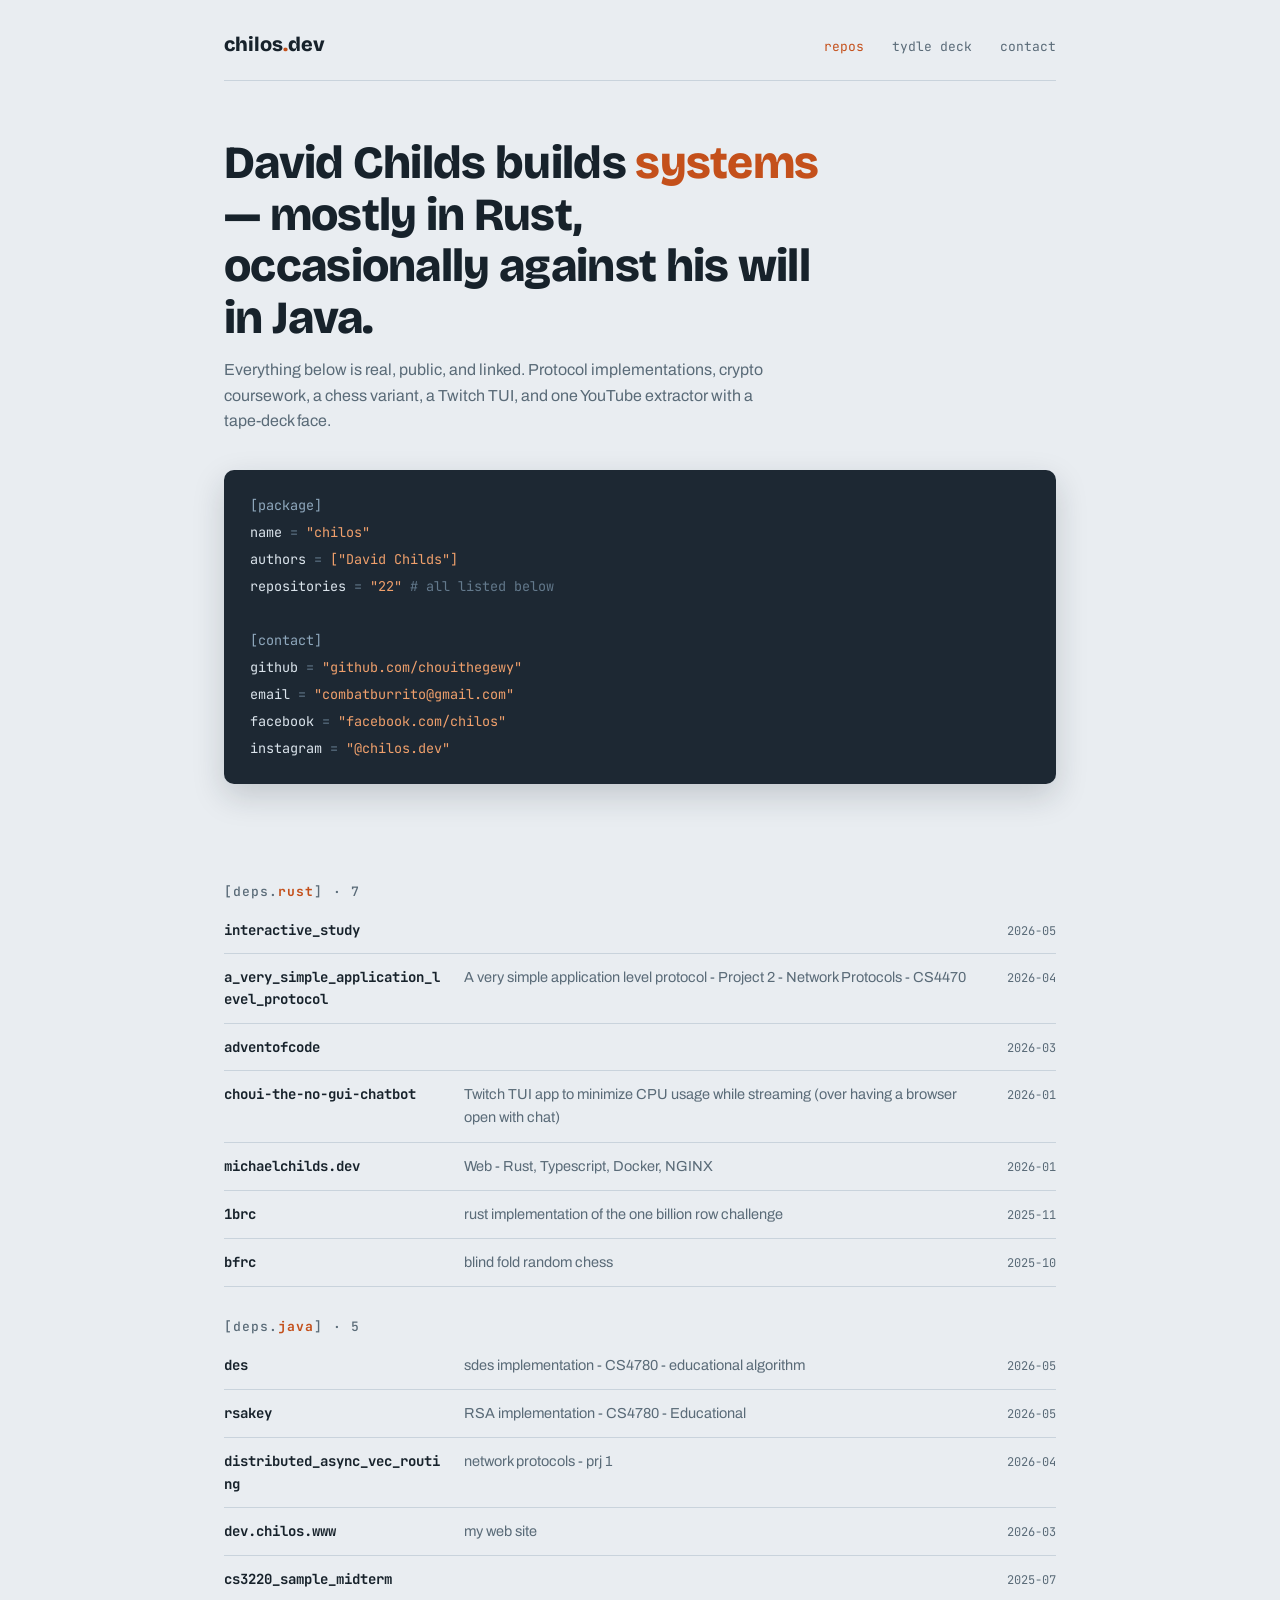
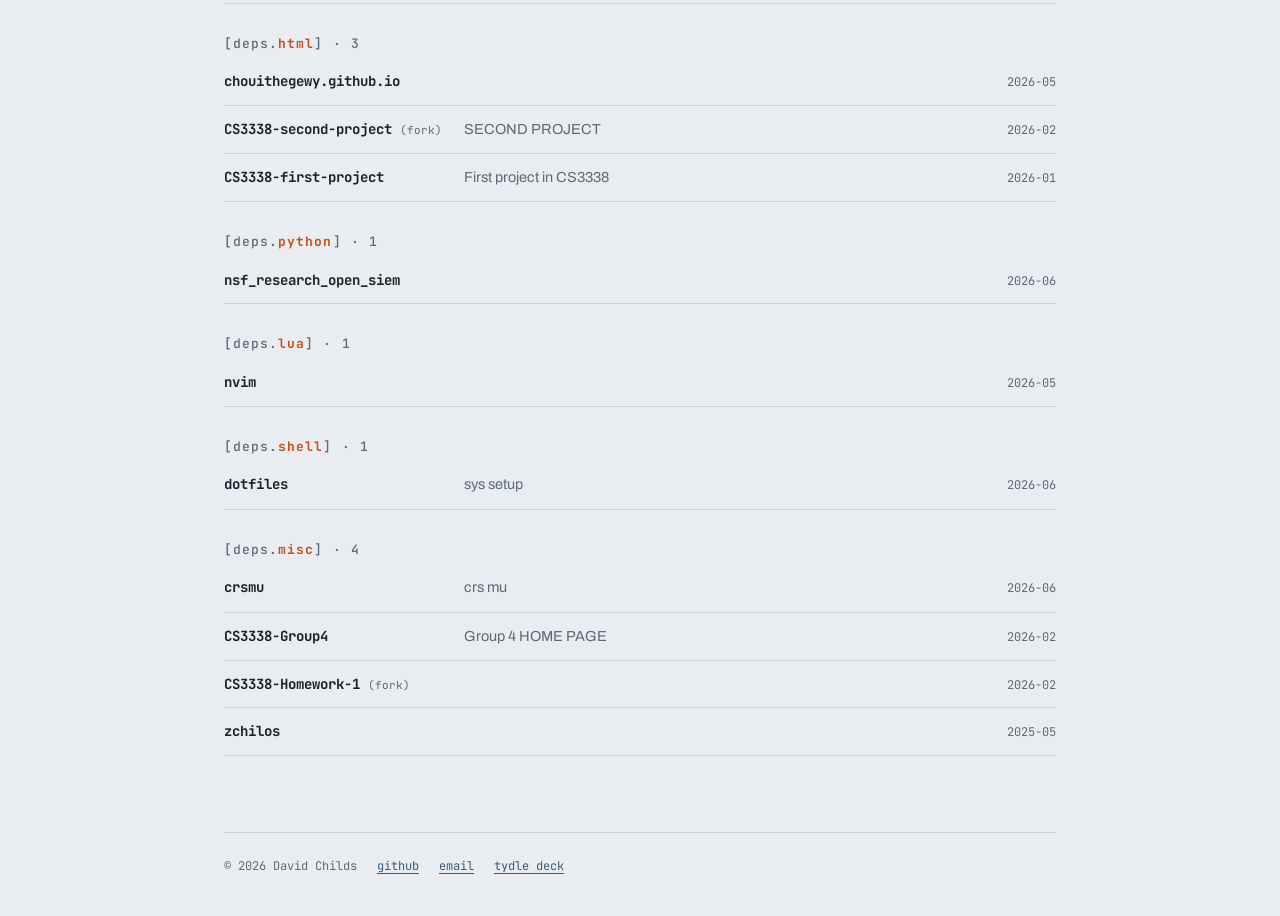
==== site/index.html @ c7b05938 "Initial commit: chilos.dev static site Two-page static site: repo summary + contact manifest (index." ====
<!doctype html>
<html lang="en">
<head>
<meta charset="utf-8">
<meta name="viewport" content="width=device-width, initial-scale=1">
<title>chilos.dev — David Childs</title>
<meta name="description" content="David Childs — systems-minded developer. Index of everything I've built on GitHub.">
<link rel="preconnect" href="https://fonts.googleapis.com">
<link rel="preconnect" href="https://fonts.gstatic.com" crossorigin>
<link href="https://fonts.googleapis.com/css2?family=Bricolage+Grotesque:wght@700;800&family=Archivo:wght@400;600&family=JetBrains+Mono:wght@400;500;700&display=swap" rel="stylesheet">
<link rel="stylesheet" href="style.css">
</head>
<body>
<div class="wrap">
  <nav>
    <a class="brand" href="/">chilos<span>.</span>dev</a>
    <span class="spacer"></span>
    <a class="tab" href="/" aria-current="page">repos</a>
    <a class="tab" href="/tydle.html">tydle deck</a>
    <a class="tab" href="#contact">contact</a>
  </nav>

  <header class="hero">
    <h1>David Childs builds <em>systems</em> — mostly in Rust, occasionally against his will in Java.</h1>
    <p class="sub">Everything below is real, public, and linked. Protocol implementations, crypto coursework, a chess variant, a Twitch TUI, and one YouTube extractor with a tape-deck face.</p>

    <pre class="manifest" id="contact"><span class="sec">[package]</span>
<span class="k">name</span> <span class="eq">=</span> <span class="v">"chilos"</span>
<span class="k">authors</span> <span class="eq">=</span> <span class="v">["David Childs"]</span>
<span class="k">repositories</span> <span class="eq">=</span> <span class="v" id="repo-count">"22"</span> <span class="c"># all listed below</span>

<span class="sec">[contact]</span>
<span class="k">github</span> <span class="eq">=</span> <a href="https://github.com/chouithegewy">"github.com/chouithegewy"</a>
<span class="k">email</span> <span class="eq">=</span> <a href="mailto:combatburrito@gmail.com">"combatburrito@gmail.com"</a>
<span class="k">facebook</span> <span class="eq">=</span> <a href="https://facebook.com/chilos">"facebook.com/chilos"</a>
<span class="k">instagram</span> <span class="eq">=</span> <a href="https://instagram.com/chilos.dev">"@chilos.dev"</a></pre>
  </header>

  <section class="repos" id="repos"></section>

  <footer>
    <span>© <span id="yr"></span> David Childs</span>
    <span><a href="https://github.com/chouithegewy">github</a></span>
    <span><a href="mailto:combatburrito@gmail.com">email</a></span>
    <span><a href="/tydle.html">tydle deck</a></span>
  </footer>
</div>

<script id="repo-data" type="application/json">[{"description":"rust implementation of the one billion row challenge","fork":false,"html_url":"https://github.com/chouithegewy/1brc","language":"Rust","name":"1brc","stargazers_count":0,"updated_at":"2025-11-14T23:39:49Z"},{"description":null,"fork":false,"html_url":"https://github.com/chouithegewy/adventofcode","language":"Rust","name":"adventofcode","stargazers_count":0,"updated_at":"2026-03-02T18:06:35Z"},{"description":"A very simple application level protocol - Project 2 - Network Protocols - CS4470","fork":false,"html_url":"https://github.com/chouithegewy/a_very_simple_application_level_protocol","language":"Rust","name":"a_very_simple_application_level_protocol","stargazers_count":0,"updated_at":"2026-04-27T06:51:10Z"},{"description":"blind fold random chess","fork":false,"html_url":"https://github.com/chouithegewy/bfrc","language":"Rust","name":"bfrc","stargazers_count":0,"updated_at":"2025-10-24T03:00:53Z"},{"description":"Twitch TUI app to minimize CPU usage while streaming (over having a browser open with chat)","fork":false,"html_url":"https://github.com/chouithegewy/choui-the-no-gui-chatbot","language":"Rust","name":"choui-the-no-gui-chatbot","stargazers_count":0,"updated_at":"2026-01-25T16:37:25Z"},{"description":null,"fork":false,"html_url":"https://github.com/chouithegewy/chouithegewy.github.io","language":"HTML","name":"chouithegewy.github.io","stargazers_count":0,"updated_at":"2026-05-08T22:52:35Z"},{"description":"crs mu","fork":false,"html_url":"https://github.com/chouithegewy/crsmu","language":null,"name":"crsmu","stargazers_count":0,"updated_at":"2026-06-28T00:11:43Z"},{"description":null,"fork":false,"html_url":"https://github.com/chouithegewy/cs3220_sample_midterm","language":"Java","name":"cs3220_sample_midterm","stargazers_count":0,"updated_at":"2025-07-10T23:54:50Z"},{"description":"First project in CS3338","fork":false,"html_url":"https://github.com/chouithegewy/CS3338-first-project","language":"HTML","name":"CS3338-first-project","stargazers_count":0,"updated_at":"2026-01-30T20:27:54Z"},{"description":"Group 4 HOME PAGE","fork":false,"html_url":"https://github.com/chouithegewy/CS3338-Group4","language":null,"name":"CS3338-Group4","stargazers_count":0,"updated_at":"2026-02-20T15:21:50Z"},{"description":null,"fork":true,"html_url":"https://github.com/chouithegewy/CS3338-Homework-1","language":null,"name":"CS3338-Homework-1","stargazers_count":0,"updated_at":"2026-02-13T21:22:09Z"},{"description":"SECOND PROJECT","fork":true,"html_url":"https://github.com/chouithegewy/CS3338-second-project","language":"HTML","name":"CS3338-second-project","stargazers_count":0,"updated_at":"2026-02-16T22:16:07Z"},{"description":"sdes implementation - CS4780 - educational algorithm","fork":false,"html_url":"https://github.com/chouithegewy/des","language":"Java","name":"des","stargazers_count":0,"updated_at":"2026-05-04T05:13:41Z"},{"description":"my web site","fork":false,"html_url":"https://github.com/chouithegewy/dev.chilos.www","language":"Java","name":"dev.chilos.www","stargazers_count":0,"updated_at":"2026-03-13T20:57:34Z"},{"description":"network protocols - prj 1","fork":false,"html_url":"https://github.com/chouithegewy/distributed_async_vec_routing","language":"Java","name":"distributed_async_vec_routing","stargazers_count":0,"updated_at":"2026-04-30T15:34:17Z"},{"description":"sys setup ","fork":false,"html_url":"https://github.com/chouithegewy/dotfiles","language":"Shell","name":"dotfiles","stargazers_count":0,"updated_at":"2026-06-08T19:49:34Z"},{"description":null,"fork":false,"html_url":"https://github.com/chouithegewy/interactive_study","language":"Rust","name":"interactive_study","stargazers_count":0,"updated_at":"2026-05-14T17:07:04Z"},{"description":"Web - Rust, Typescript, Docker, NGINX","fork":false,"html_url":"https://github.com/chouithegewy/michaelchilds.dev","language":"Rust","name":"michaelchilds.dev","stargazers_count":0,"updated_at":"2026-01-13T23:39:39Z"},{"description":null,"fork":false,"html_url":"https://github.com/chouithegewy/nsf_research_open_siem","language":"Python","name":"nsf_research_open_siem","stargazers_count":0,"updated_at":"2026-06-27T08:20:13Z"},{"description":null,"fork":false,"html_url":"https://github.com/chouithegewy/nvim","language":"Lua","name":"nvim","stargazers_count":0,"updated_at":"2026-05-04T08:09:22Z"},{"description":"RSA implementation - CS4780 - Educational","fork":false,"html_url":"https://github.com/chouithegewy/rsakey","language":"Java","name":"rsakey","stargazers_count":0,"updated_at":"2026-05-03T10:01:46Z"},{"description":null,"fork":false,"html_url":"https://github.com/chouithegewy/zchilos","language":null,"name":"zchilos","stargazers_count":0,"updated_at":"2025-05-05T10:18:09Z"}]</script>
<script>
  const repos = JSON.parse(document.getElementById("repo-data").textContent);
  document.getElementById("repo-count").textContent = `"${repos.length}"`;
  document.getElementById("yr").textContent = new Date().getFullYear();

  const ORDER = ["Rust", "Java", "HTML", "Python", "Lua", "Shell"];
  const label = (lang) => lang || "misc";
  const groups = new Map();
  for (const r of repos) {
    const key = ORDER.includes(r.language) ? r.language : "misc";
    if (!groups.has(key)) groups.set(key, []);
    groups.get(key).push(r);
  }
  const keys = [...ORDER.filter((k) => groups.has(k)), ...(groups.has("misc") ? ["misc"] : [])];

  const fmt = (iso) => iso.slice(0, 7);
  const section = document.getElementById("repos");
  for (const key of keys) {
    const list = groups.get(key).sort((a, b) => b.updated_at.localeCompare(a.updated_at));
    const div = document.createElement("div");
    div.className = "group";
    div.innerHTML = `<h2>[deps.<b>${label(key).toLowerCase()}</b>] · ${list.length}</h2><ul class="crates"></ul>`;
    const ul = div.querySelector("ul");
    for (const r of list) {
      const li = document.createElement("li");
      li.innerHTML = `
        <span class="name"><a href="${r.html_url}"></a>${r.fork ? ' <span class="fork">(fork)</span>' : ""}</span>
        <span class="desc"></span>
        <span class="date">${fmt(r.updated_at)}</span>`;
      li.querySelector(".name a").textContent = r.name;
      li.querySelector(".desc").textContent = r.description ?? "";
      ul.appendChild(li);
    }
    section.appendChild(div);
  }
</script>
</body>
</html>
---- site/style.css ----
:root {
  --paper: #e9edf1;
  --card: #f6f8fa;
  --ink: #17222b;
  --dim: #5a6b78;
  --mist: #c9d3dc;
  --oxide: #c4501b;
  --steel: #3e5c76;
  --mono: "JetBrains Mono", ui-monospace, Menlo, Consolas, monospace;
  --body: "Archivo", system-ui, sans-serif;
  --display: "Bricolage Grotesque", "Archivo", system-ui, sans-serif;
}
* { margin: 0; padding: 0; box-sizing: border-box; }
html { scroll-behavior: smooth; }
@media (prefers-reduced-motion: reduce) { html { scroll-behavior: auto; } }
body {
  background: var(--paper);
  color: var(--ink);
  font-family: var(--body);
  font-size: 16px;
  line-height: 1.6;
}
a { color: var(--steel); text-decoration-thickness: 1px; text-underline-offset: 3px; }
a:hover { color: var(--oxide); }
a:focus-visible, button:focus-visible { outline: 2px solid var(--oxide); outline-offset: 2px; }

.wrap { max-width: 880px; margin: 0 auto; padding: 0 24px; }

nav {
  display: flex;
  align-items: baseline;
  gap: 28px;
  padding: 28px 0 20px;
  border-bottom: 1px solid var(--mist);
}
nav .brand {
  font-family: var(--display);
  font-weight: 800;
  font-size: 20px;
  color: var(--ink);
  text-decoration: none;
}
nav .brand span { color: var(--oxide); }
nav a.tab {
  font-family: var(--mono);
  font-size: 13px;
  text-decoration: none;
  color: var(--dim);
}
nav a.tab:hover, nav a.tab[aria-current="page"] { color: var(--oxide); }
nav .spacer { flex: 1; }

/* Hero: the manifest */
.hero { padding: 56px 0 40px; }
.hero h1 {
  font-family: var(--display);
  font-weight: 800;
  font-size: clamp(30px, 5.5vw, 46px);
  line-height: 1.12;
  letter-spacing: -0.015em;
  max-width: 620px;
}
.hero h1 em { font-style: normal; color: var(--oxide); }
.hero p.sub { margin-top: 14px; color: var(--dim); max-width: 560px; }

.manifest {
  margin-top: 36px;
  background: #1d2833;
  color: #dbe4ec;
  border-radius: 10px;
  padding: 22px 26px;
  font-family: var(--mono);
  font-size: 13.5px;
  line-height: 2;
  overflow-x: auto;
  box-shadow: 0 12px 32px rgba(23, 34, 43, 0.18);
}
.manifest .sec { color: #8fa8bd; }
.manifest .k { color: #dbe4ec; }
.manifest .eq { color: #63798c; }
.manifest .v, .manifest a { color: #f0a06c; text-decoration: none; }
.manifest a:hover { color: #ffc39a; text-decoration: underline; }
.manifest .c { color: #63798c; }

/* Repo index */
section.repos { padding: 28px 0 20px; }
.group { margin-bottom: 8px; }
.group h2 {
  font-family: var(--mono);
  font-weight: 500;
  font-size: 13px;
  color: var(--dim);
  letter-spacing: 0.08em;
  margin: 30px 0 4px;
}
.group h2 b { color: var(--oxide); font-weight: 700; }
ul.crates { list-style: none; }
ul.crates li {
  display: grid;
  grid-template-columns: minmax(150px, 220px) 1fr auto;
  gap: 8px 20px;
  align-items: baseline;
  padding: 12px 0;
  border-bottom: 1px solid var(--mist);
}
ul.crates .name { font-family: var(--mono); font-size: 14px; font-weight: 700; overflow-wrap: anywhere; }
ul.crates .name a { text-decoration: none; color: var(--ink); }
ul.crates .name a:hover { color: var(--oxide); }
ul.crates .name .fork { color: var(--dim); font-weight: 400; font-size: 11px; }
ul.crates .desc { color: var(--dim); font-size: 14.5px; }
ul.crates .date { font-family: var(--mono); font-size: 12px; color: var(--dim); white-space: nowrap; }
@media (max-width: 620px) {
  ul.crates li { grid-template-columns: 1fr auto; }
  ul.crates .desc { grid-column: 1 / -1; }
}

/* tydle page */
.project { padding: 48px 0; }
.project h1 { font-family: var(--display); font-weight: 800; font-size: clamp(28px, 5vw, 40px); }
.project h1 em { font-style: normal; color: var(--oxide); }
.project .lede { margin-top: 12px; color: var(--dim); max-width: 620px; }
.project .launch { margin-top: 14px; font-family: var(--mono); font-size: 14px; font-weight: 700; }
.project img.shot {
  width: 100%;
  max-width: 720px;
  border-radius: 10px;
  margin: 32px 0;
  box-shadow: 0 16px 40px rgba(23, 34, 43, 0.25);
}
.project h2 { font-family: var(--display); font-weight: 700; font-size: 20px; margin: 28px 0 8px; }
.project p { max-width: 660px; margin-bottom: 12px; }
.project code { font-family: var(--mono); font-size: 0.9em; background: #dde4ea; padding: 1px 5px; border-radius: 4px; }

footer {
  margin-top: 48px;
  padding: 24px 0 40px;
  border-top: 1px solid var(--mist);
  font-family: var(--mono);
  font-size: 12px;
  color: var(--dim);
  display: flex;
  gap: 20px;
  flex-wrap: wrap;
}
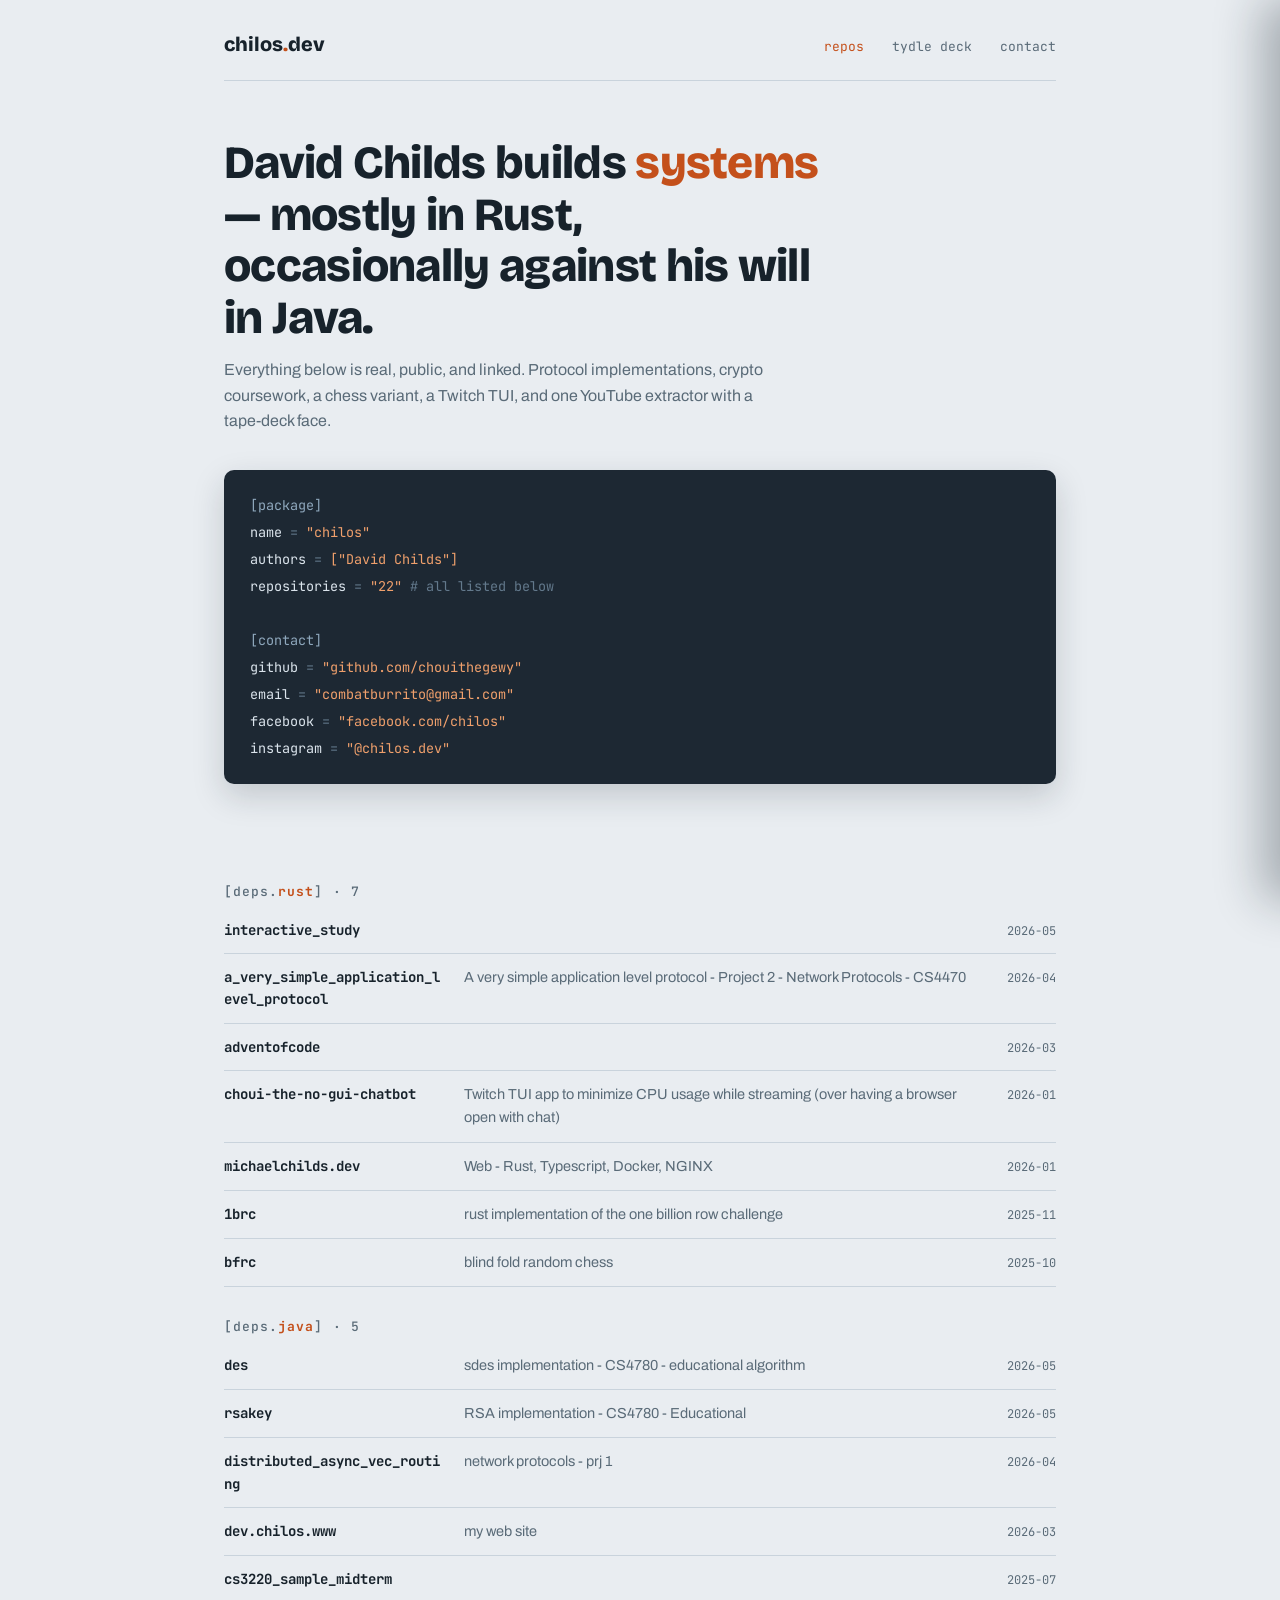
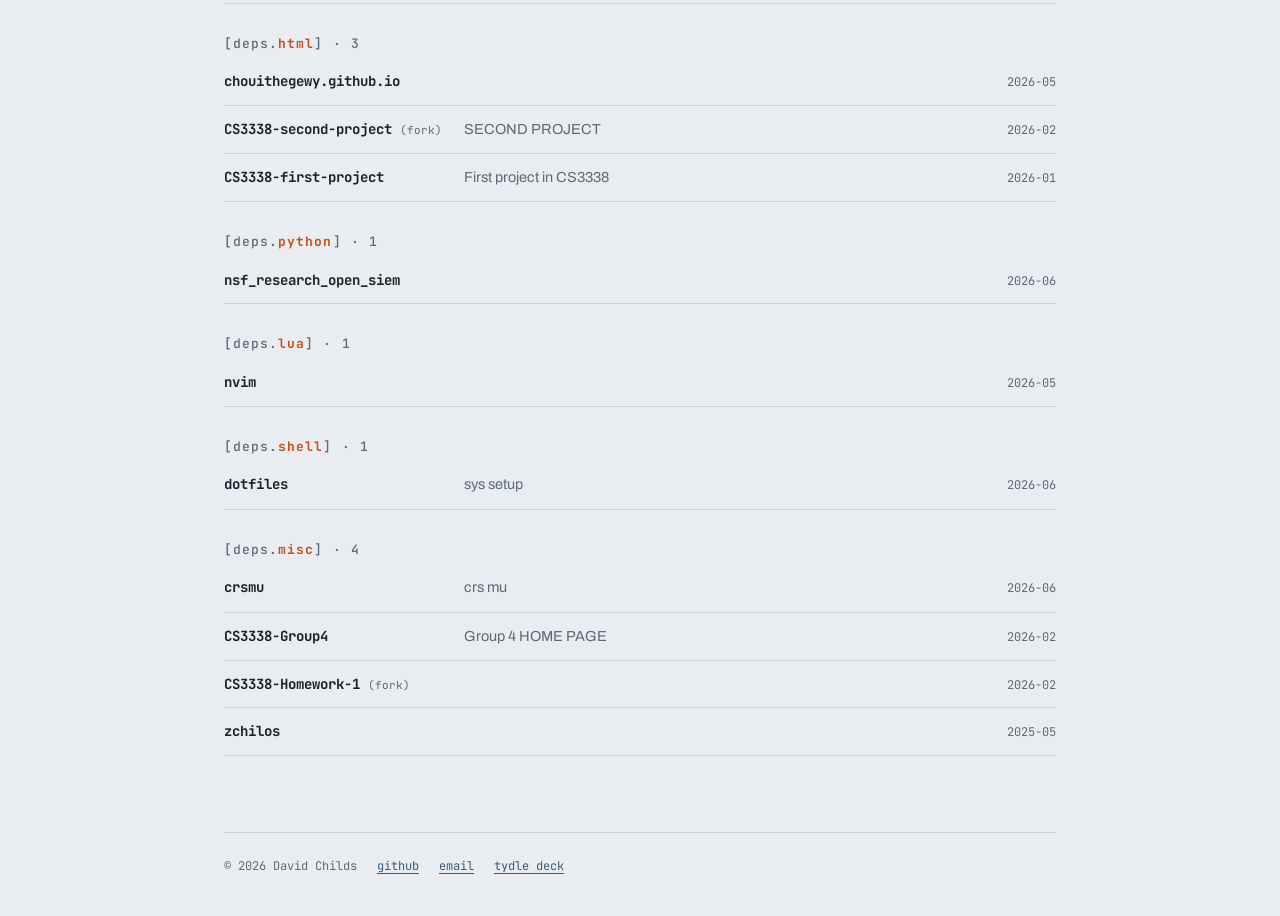
==== commit 35d9dd30: "Add auto-refreshing repo list and hover/pin README side pane - Repo list renders baked data instantl" ====
--- a/site/index.html
+++ b/site/index.html
@@ -46,42 +46,186 @@
   </footer>
 </div>
 
+<aside id="readme-pane" aria-hidden="true" aria-label="Repository README">
+  <header class="rp-bar">
+    <span class="rp-path" id="rp-path">readme</span>
+    <span class="rp-tag" id="rp-tag"></span>
+    <button class="rp-close" id="rp-close" type="button" aria-label="Close README">&times;</button>
+  </header>
+  <div class="rp-body" id="rp-body"></div>
+</aside>
+
 <script id="repo-data" type="application/json">[{"description":"rust implementation of the one billion row challenge","fork":false,"html_url":"https://github.com/chouithegewy/1brc","language":"Rust","name":"1brc","stargazers_count":0,"updated_at":"2025-11-14T23:39:49Z"},{"description":null,"fork":false,"html_url":"https://github.com/chouithegewy/adventofcode","language":"Rust","name":"adventofcode","stargazers_count":0,"updated_at":"2026-03-02T18:06:35Z"},{"description":"A very simple application level protocol - Project 2 - Network Protocols - CS4470","fork":false,"html_url":"https://github.com/chouithegewy/a_very_simple_application_level_protocol","language":"Rust","name":"a_very_simple_application_level_protocol","stargazers_count":0,"updated_at":"2026-04-27T06:51:10Z"},{"description":"blind fold random chess","fork":false,"html_url":"https://github.com/chouithegewy/bfrc","language":"Rust","name":"bfrc","stargazers_count":0,"updated_at":"2025-10-24T03:00:53Z"},{"description":"Twitch TUI app to minimize CPU usage while streaming (over having a browser open with chat)","fork":false,"html_url":"https://github.com/chouithegewy/choui-the-no-gui-chatbot","language":"Rust","name":"choui-the-no-gui-chatbot","stargazers_count":0,"updated_at":"2026-01-25T16:37:25Z"},{"description":null,"fork":false,"html_url":"https://github.com/chouithegewy/chouithegewy.github.io","language":"HTML","name":"chouithegewy.github.io","stargazers_count":0,"updated_at":"2026-05-08T22:52:35Z"},{"description":"crs mu","fork":false,"html_url":"https://github.com/chouithegewy/crsmu","language":null,"name":"crsmu","stargazers_count":0,"updated_at":"2026-06-28T00:11:43Z"},{"description":null,"fork":false,"html_url":"https://github.com/chouithegewy/cs3220_sample_midterm","language":"Java","name":"cs3220_sample_midterm","stargazers_count":0,"updated_at":"2025-07-10T23:54:50Z"},{"description":"First project in CS3338","fork":false,"html_url":"https://github.com/chouithegewy/CS3338-first-project","language":"HTML","name":"CS3338-first-project","stargazers_count":0,"updated_at":"2026-01-30T20:27:54Z"},{"description":"Group 4 HOME PAGE","fork":false,"html_url":"https://github.com/chouithegewy/CS3338-Group4","language":null,"name":"CS3338-Group4","stargazers_count":0,"updated_at":"2026-02-20T15:21:50Z"},{"description":null,"fork":true,"html_url":"https://github.com/chouithegewy/CS3338-Homework-1","language":null,"name":"CS3338-Homework-1","stargazers_count":0,"updated_at":"2026-02-13T21:22:09Z"},{"description":"SECOND PROJECT","fork":true,"html_url":"https://github.com/chouithegewy/CS3338-second-project","language":"HTML","name":"CS3338-second-project","stargazers_count":0,"updated_at":"2026-02-16T22:16:07Z"},{"description":"sdes implementation - CS4780 - educational algorithm","fork":false,"html_url":"https://github.com/chouithegewy/des","language":"Java","name":"des","stargazers_count":0,"updated_at":"2026-05-04T05:13:41Z"},{"description":"my web site","fork":false,"html_url":"https://github.com/chouithegewy/dev.chilos.www","language":"Java","name":"dev.chilos.www","stargazers_count":0,"updated_at":"2026-03-13T20:57:34Z"},{"description":"network protocols - prj 1","fork":false,"html_url":"https://github.com/chouithegewy/distributed_async_vec_routing","language":"Java","name":"distributed_async_vec_routing","stargazers_count":0,"updated_at":"2026-04-30T15:34:17Z"},{"description":"sys setup ","fork":false,"html_url":"https://github.com/chouithegewy/dotfiles","language":"Shell","name":"dotfiles","stargazers_count":0,"updated_at":"2026-06-08T19:49:34Z"},{"description":null,"fork":false,"html_url":"https://github.com/chouithegewy/interactive_study","language":"Rust","name":"interactive_study","stargazers_count":0,"updated_at":"2026-05-14T17:07:04Z"},{"description":"Web - Rust, Typescript, Docker, NGINX","fork":false,"html_url":"https://github.com/chouithegewy/michaelchilds.dev","language":"Rust","name":"michaelchilds.dev","stargazers_count":0,"updated_at":"2026-01-13T23:39:39Z"},{"description":null,"fork":false,"html_url":"https://github.com/chouithegewy/nsf_research_open_siem","language":"Python","name":"nsf_research_open_siem","stargazers_count":0,"updated_at":"2026-06-27T08:20:13Z"},{"description":null,"fork":false,"html_url":"https://github.com/chouithegewy/nvim","language":"Lua","name":"nvim","stargazers_count":0,"updated_at":"2026-05-04T08:09:22Z"},{"description":"RSA implementation - CS4780 - Educational","fork":false,"html_url":"https://github.com/chouithegewy/rsakey","language":"Java","name":"rsakey","stargazers_count":0,"updated_at":"2026-05-03T10:01:46Z"},{"description":null,"fork":false,"html_url":"https://github.com/chouithegewy/zchilos","language":null,"name":"zchilos","stargazers_count":0,"updated_at":"2025-05-05T10:18:09Z"}]</script>
 <script>
-  const repos = JSON.parse(document.getElementById("repo-data").textContent);
-  document.getElementById("repo-count").textContent = `"${repos.length}"`;
+  const OWNER = "chouithegewy";
+  const baked = JSON.parse(document.getElementById("repo-data").textContent);
   document.getElementById("yr").textContent = new Date().getFullYear();
 
   const ORDER = ["Rust", "Java", "HTML", "Python", "Lua", "Shell"];
-  const label = (lang) => lang || "misc";
-  const groups = new Map();
-  for (const r of repos) {
-    const key = ORDER.includes(r.language) ? r.language : "misc";
-    if (!groups.has(key)) groups.set(key, []);
-    groups.get(key).push(r);
-  }
-  const keys = [...ORDER.filter((k) => groups.has(k)), ...(groups.has("misc") ? ["misc"] : [])];
-
-  const fmt = (iso) => iso.slice(0, 7);
+  const fmt = (iso) => (iso || "").slice(0, 7);
   const section = document.getElementById("repos");
-  for (const key of keys) {
-    const list = groups.get(key).sort((a, b) => b.updated_at.localeCompare(a.updated_at));
-    const div = document.createElement("div");
-    div.className = "group";
-    div.innerHTML = `<h2>[deps.<b>${label(key).toLowerCase()}</b>] · ${list.length}</h2><ul class="crates"></ul>`;
-    const ul = div.querySelector("ul");
-    for (const r of list) {
-      const li = document.createElement("li");
-      li.innerHTML = `
-        <span class="name"><a href="${r.html_url}"></a>${r.fork ? ' <span class="fork">(fork)</span>' : ""}</span>
-        <span class="desc"></span>
-        <span class="date">${fmt(r.updated_at)}</span>`;
-      li.querySelector(".name a").textContent = r.name;
-      li.querySelector(".desc").textContent = r.description ?? "";
-      ul.appendChild(li);
-    }
-    section.appendChild(div);
-  }
+
+  // Render the repo index, grouped by language into Cargo.toml-style [deps.*]
+  // sections. Called first with baked data (instant paint), then again with
+  // fresh data from the GitHub API.
+  function render(repos) {
+    document.getElementById("repo-count").textContent = `"${repos.length}"`;
+    const groups = new Map();
+    for (const r of repos) {
+      const key = ORDER.includes(r.language) ? r.language : "misc";
+      if (!groups.has(key)) groups.set(key, []);
+      groups.get(key).push(r);
+    }
+    const keys = [...ORDER.filter((k) => groups.has(k)), ...(groups.has("misc") ? ["misc"] : [])];
+
+    section.innerHTML = "";
+    for (const key of keys) {
+      const list = groups.get(key).sort((a, b) => (b.updated_at || "").localeCompare(a.updated_at || ""));
+      const div = document.createElement("div");
+      div.className = "group";
+      div.innerHTML = `<h2>[deps.<b>${key.toLowerCase()}</b>] · ${list.length}</h2><ul class="crates"></ul>`;
+      const ul = div.querySelector("ul");
+      for (const r of list) {
+        const li = document.createElement("li");
+        li.dataset.repo = r.name;
+        li.innerHTML = `
+          <span class="name"><a href="${r.html_url}"></a>${r.fork ? ' <span class="fork">(fork)</span>' : ""}</span>
+          <span class="desc"></span>
+          <span class="date">${fmt(r.updated_at)}</span>`;
+        li.querySelector(".name a").textContent = r.name;
+        li.querySelector(".desc").textContent = r.description ?? "";
+        wireReadme(li, r.name);
+        ul.appendChild(li);
+      }
+      section.appendChild(div);
+    }
+  }
+
+  // --- README reader pane: hover previews, click pins ---
+  const pane = document.getElementById("readme-pane");
+  const rpBody = document.getElementById("rp-body");
+  const rpPath = document.getElementById("rp-path");
+  const rpTag = document.getElementById("rp-tag");
+  const cache = new Map();
+  let pinned = null;
+  let hoverTimer = null;
+  let reqSeq = 0;
+
+  // Dark markdown styling for the sandboxed iframe — echoes the manifest card.
+  const READER_CSS = `
+    :root { color-scheme: dark; }
+    body { margin: 0; padding: 20px 22px 64px; background: #1d2833; color: #cdd9e3;
+      font: 14px/1.65 ui-sans-serif, system-ui, sans-serif; overflow-wrap: break-word; }
+    a { color: #f0a06c; } a:hover { color: #ffc39a; }
+    h1,h2,h3,h4,h5 { color: #eef3f7; line-height: 1.25; margin: 1.4em 0 .5em; }
+    h1 { font-size: 1.5em; } h2 { font-size: 1.25em; }
+    h1,h2 { border-bottom: 1px solid #33475a; padding-bottom: .3em; }
+    code { font-family: ui-monospace, Menlo, Consolas, monospace; font-size: .88em;
+      background: #121a22; padding: .15em .4em; border-radius: 4px; }
+    pre { background: #121a22; padding: 14px 16px; border-radius: 8px; overflow-x: auto; }
+    pre code { background: none; padding: 0; }
+    img { max-width: 100%; height: auto; }
+    blockquote { margin: 0 0 1em; padding-left: 14px; border-left: 3px solid #3e5c76; color: #8fa8bd; }
+    table { border-collapse: collapse; } td, th { border: 1px solid #33475a; padding: 6px 10px; }
+    hr { border: none; border-top: 1px solid #33475a; margin: 1.5em 0; }`;
+
+  function frameDoc(html) {
+    return `<!doctype html><meta charset="utf-8"><base target="_blank"><style>${READER_CSS}</style><body>${html}</body>`;
+  }
+
+  function setBody(kind, content) {
+    if (kind === "frame") {
+      const f = document.createElement("iframe");
+      f.className = "rp-frame";
+      f.setAttribute("sandbox", "allow-popups allow-popups-to-escape-sandbox");
+      f.srcdoc = frameDoc(content);
+      rpBody.replaceChildren(f);
+    } else {
+      const p = document.createElement("p");
+      p.className = "rp-msg";
+      p.textContent = content;
+      rpBody.replaceChildren(p);
+    }
+  }
+
+  function highlight(name) {
+    section.querySelectorAll("li.active").forEach((el) => el.classList.remove("active"));
+    if (name) {
+      const li = section.querySelector(`li[data-repo="${CSS.escape(name)}"]`);
+      if (li) li.classList.add("active");
+    }
+  }
+
+  function closePane() {
+    pinned = null;
+    pane.classList.remove("open", "pinned");
+    pane.setAttribute("aria-hidden", "true");
+    highlight(null);
+  }
+
+  async function showReadme(name, pin) {
+    rpPath.textContent = `${OWNER}/${name}`;
+    rpTag.textContent = pin ? "pinned" : "preview";
+    pane.classList.toggle("pinned", pin);
+    pane.classList.add("open");
+    pane.setAttribute("aria-hidden", "false");
+    highlight(name);
+
+    if (cache.has(name)) {
+      const v = cache.get(name);
+      setBody(v.kind, v.content);
+      return;
+    }
+    const seq = ++reqSeq;
+    setBody("msg", "Loading README…");
+    let entry;
+    try {
+      const res = await fetch(`https://api.github.com/repos/${OWNER}/${name}/readme`, {
+        headers: { Accept: "application/vnd.github.html" },
+      });
+      if (res.status === 404) entry = { kind: "msg", content: "No README in this repo." };
+      else if (res.status === 403) entry = { kind: "msg", content: "GitHub rate limit reached — try again later." };
+      else if (!res.ok) entry = { kind: "msg", content: `Couldn't load README (HTTP ${res.status}).` };
+      else entry = { kind: "frame", content: await res.text() };
+    } catch {
+      entry = { kind: "msg", content: "Couldn't load README — network error." };
+    }
+    cache.set(name, entry);
+    if (seq === reqSeq) setBody(entry.kind, entry.content); // drop stale responses
+  }
+
+  function wireReadme(li, name) {
+    li.addEventListener("mouseenter", () => {
+      if (pinned) return;
+      clearTimeout(hoverTimer);
+      hoverTimer = setTimeout(() => { if (!pinned) showReadme(name, false); }, 350);
+    });
+    li.addEventListener("mouseleave", () => {
+      clearTimeout(hoverTimer);
+      if (!pinned) closePane();
+    });
+    li.addEventListener("click", (e) => {
+      if (e.target.closest(".name a")) return; // let the GitHub link navigate
+      clearTimeout(hoverTimer);
+      pinned = name;
+      showReadme(name, true);
+    });
+  }
+
+  document.getElementById("rp-close").addEventListener("click", closePane);
+  document.addEventListener("keydown", (e) => { if (e.key === "Escape") closePane(); });
+
+  // Instant paint from baked data, then refresh from the live API (best-effort:
+  // on rate-limit/offline the baked render silently stays).
+  render(baked);
+  (async () => {
+    try {
+      const res = await fetch(`https://api.github.com/users/${OWNER}/repos?per_page=100&sort=updated&type=owner`);
+      if (!res.ok) return;
+      const live = await res.json();
+      if (Array.isArray(live) && live.length) render(live);
+    } catch { /* keep baked */ }
+  })();
 </script>
 </body>
 </html>
--- a/site/style.css
+++ b/site/style.css
@@ -131,6 +131,78 @@
 .project p { max-width: 660px; margin-bottom: 12px; }
 .project code { font-family: var(--mono); font-size: 0.9em; background: #dde4ea; padding: 1px 5px; border-radius: 4px; }
 
+/* Interactive repo rows: hover previews a README, click pins it. */
+section.repos ul.crates li { cursor: pointer; transition: background 0.12s ease; }
+section.repos ul.crates li:hover { background: rgba(62, 92, 118, 0.07); }
+section.repos ul.crates li.active { background: rgba(196, 80, 27, 0.09); }
+
+/* README reader pane — echoes the manifest's dark terminal card. */
+#readme-pane {
+  position: fixed;
+  top: 0;
+  right: 0;
+  height: 100vh;
+  width: min(480px, 92vw);
+  display: flex;
+  flex-direction: column;
+  background: #1d2833;
+  color: #cdd9e3;
+  box-shadow: -18px 0 44px rgba(23, 34, 43, 0.32);
+  transform: translateX(100%);
+  transition: transform 0.28s cubic-bezier(0.4, 0, 0.2, 1);
+  z-index: 50;
+}
+#readme-pane.open { transform: translateX(0); }
+@media (prefers-reduced-motion: reduce) { #readme-pane { transition: none; } }
+
+.rp-bar {
+  display: flex;
+  align-items: center;
+  gap: 10px;
+  padding: 15px 16px;
+  border-bottom: 1px solid #33475a;
+  font-family: var(--mono);
+  font-size: 13px;
+}
+.rp-path {
+  color: #dbe4ec;
+  font-weight: 700;
+  overflow: hidden;
+  text-overflow: ellipsis;
+  white-space: nowrap;
+}
+.rp-path::before { content: "~/"; color: #63798c; font-weight: 400; }
+.rp-tag {
+  font-size: 10.5px;
+  letter-spacing: 0.1em;
+  text-transform: uppercase;
+  color: #63798c;
+}
+#readme-pane.pinned .rp-tag { color: #f0a06c; }
+.rp-close {
+  margin-left: auto;
+  background: none;
+  border: none;
+  cursor: pointer;
+  color: #8fa8bd;
+  font-size: 20px;
+  line-height: 1;
+  padding: 2px 7px;
+  border-radius: 5px;
+}
+.rp-close:hover { color: #ffc39a; background: #121a22; }
+.rp-body { flex: 1; min-height: 0; display: flex; }
+.rp-frame { flex: 1; width: 100%; height: 100%; border: none; background: #1d2833; }
+.rp-msg {
+  margin: auto;
+  padding: 24px;
+  font-family: var(--mono);
+  font-size: 13px;
+  color: #8fa8bd;
+  text-align: center;
+}
+@media (max-width: 620px) { #readme-pane { width: 100vw; } }
+
 footer {
   margin-top: 48px;
   padding: 24px 0 40px;
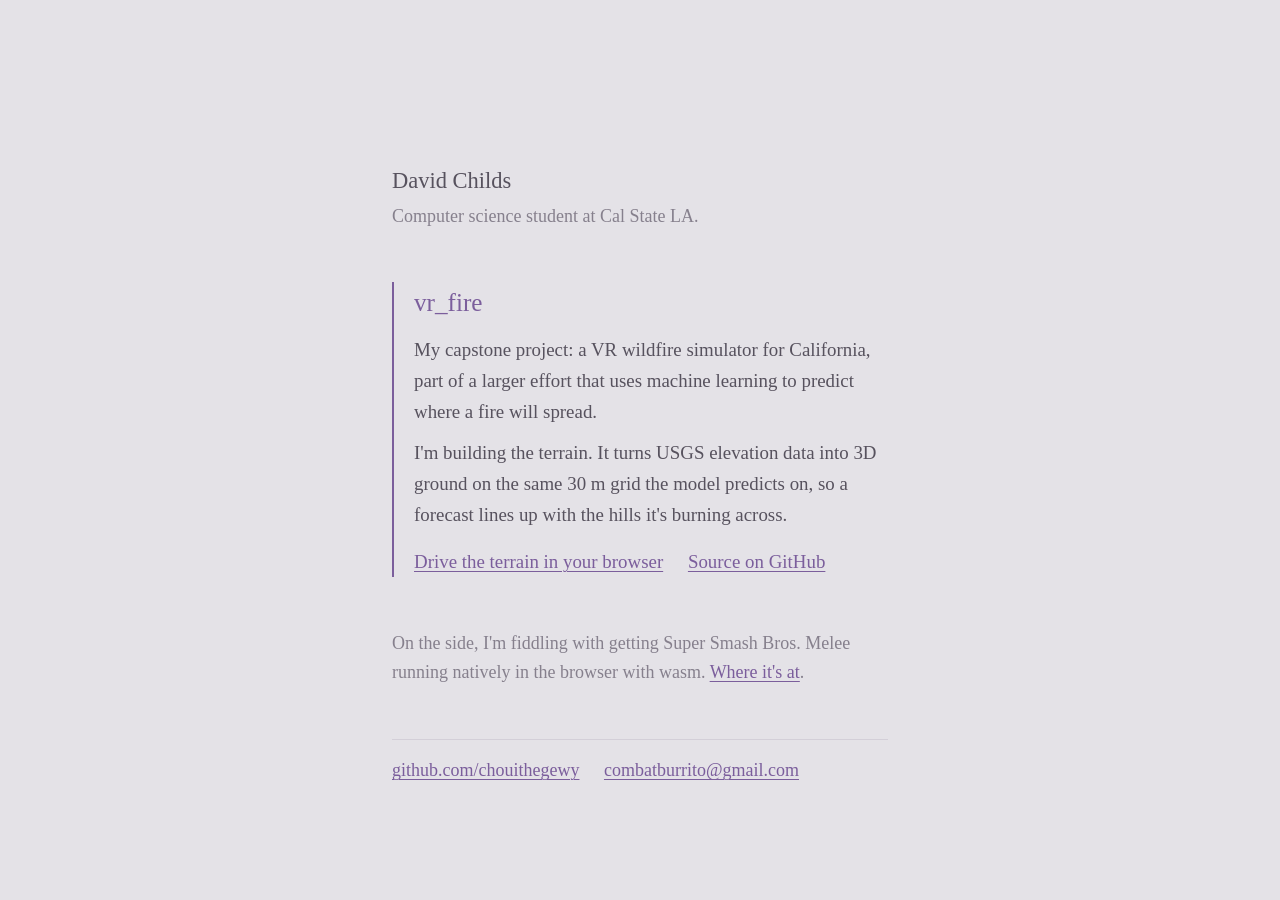
==== commit acf73901: "New minimal home page; publish to chouithegewy.github.io via GitHub Action - site/index.html: minima" ====
--- a/site/index.html
+++ b/site/index.html
@@ -3,229 +3,83 @@
 <head>
 <meta charset="utf-8">
 <meta name="viewport" content="width=device-width, initial-scale=1">
-<title>chilos.dev — David Childs</title>
-<meta name="description" content="David Childs — systems-minded developer. Index of everything I've built on GitHub.">
-<link rel="preconnect" href="https://fonts.googleapis.com">
-<link rel="preconnect" href="https://fonts.gstatic.com" crossorigin>
-<link href="https://fonts.googleapis.com/css2?family=Bricolage+Grotesque:wght@700;800&family=Archivo:wght@400;600&family=JetBrains+Mono:wght@400;500;700&display=swap" rel="stylesheet">
-<link rel="stylesheet" href="style.css">
+<title>David Childs</title>
+<meta name="description" content="David Childs, computer science student at Cal State LA, building vr_fire, a VR wildfire simulator capstone.">
+<style>
+  :root {
+    --bg: #e4e2e7;
+    --text: #57525e;
+    --dim: #86808d;
+    --rule: #d3cfd8;
+    --purple: #7b5e9c;
+  }
+  @media (prefers-color-scheme: dark) {
+    :root {
+      --bg: #252228;
+      --text: #a7a1ae;
+      --dim: #7a7481;
+      --rule: #3a3540;
+      --purple: #a58bc4;
+    }
+  }
+  * { margin: 0; padding: 0; box-sizing: border-box; }
+  html { background: var(--bg); }
+  body {
+    color: var(--text);
+    font: 18px/1.65 Charter, "Bitstream Charter", "Iowan Old Style", "Sitka Text", Cambria, Georgia, serif;
+    max-width: 34rem;
+    margin: 0 auto;
+    padding: 18vh 1.5rem 12vh;
+  }
+  h1 { font-size: 1.25em; font-weight: 400; }
+  h2 { font-size: 1.4em; font-weight: 400; color: var(--purple); }
+  p { margin-top: 0.6rem; }
+  a { color: var(--purple); text-decoration-thickness: 1px; text-underline-offset: 0.18em; }
+  a:hover { text-decoration-thickness: 2px; }
+  a:focus-visible { outline: 2px solid var(--purple); outline-offset: 3px; border-radius: 2px; }
+  ::selection { background: var(--purple); color: var(--bg); }
+  .me p { color: var(--dim); margin-top: 0.15rem; }
+  .capstone {
+    margin: 3.2rem 0;
+    padding-left: 1.25rem;
+    border-left: 2px solid var(--purple);
+  }
+  .capstone p { font-size: 1.05em; }
+  .capstone .links { margin-top: 1rem; }
+  .capstone .links a { margin-right: 1.25rem; white-space: nowrap; }
+  .side { color: var(--dim); }
+  .contact {
+    margin-top: 3.2rem;
+    padding-top: 1rem;
+    border-top: 1px solid var(--rule);
+    color: var(--dim);
+  }
+  .contact a { margin-right: 1.25rem; }
+</style>
 </head>
 <body>
-<div class="wrap">
-  <nav>
-    <a class="brand" href="/">chilos<span>.</span>dev</a>
-    <span class="spacer"></span>
-    <a class="tab" href="/" aria-current="page">repos</a>
-    <a class="tab" href="/tydle.html">tydle deck</a>
-    <a class="tab" href="#contact">contact</a>
-  </nav>
+<header class="me">
+  <h1>David Childs</h1>
+  <p>Computer science student at Cal State LA.</p>
+</header>
 
-  <header class="hero">
-    <h1>David Childs builds <em>systems</em> — mostly in Rust, occasionally against his will in Java.</h1>
-    <p class="sub">Everything below is real, public, and linked. Protocol implementations, crypto coursework, a chess variant, a Twitch TUI, and one YouTube extractor with a tape-deck face.</p>
+<main>
+  <section class="capstone" aria-labelledby="vr-fire">
+    <h2 id="vr-fire">vr_fire</h2>
+    <p>My capstone project: a VR wildfire simulator for California, part of a larger effort that uses machine learning to predict where a fire will spread.</p>
+    <p>I'm building the terrain. It turns USGS elevation data into 3D ground on the same 30&nbsp;m grid the model predicts on, so a forecast lines up with the hills it's burning across.</p>
+    <p class="links">
+      <a href="https://chilos.dev/vr_fire/">Drive the terrain in your browser</a>
+      <a href="https://github.com/chouithegewy/vr_fire">Source on GitHub</a>
+    </p>
+  </section>
 
-    <pre class="manifest" id="contact"><span class="sec">[package]</span>
-<span class="k">name</span> <span class="eq">=</span> <span class="v">"chilos"</span>
-<span class="k">authors</span> <span class="eq">=</span> <span class="v">["David Childs"]</span>
-<span class="k">repositories</span> <span class="eq">=</span> <span class="v" id="repo-count">"22"</span> <span class="c"># all listed below</span>
+  <p class="side">On the side, I'm fiddling with getting Super Smash Bros. Melee running natively in the browser with wasm. <a href="https://chilos.dev/ssbm/">Where it's at</a>.</p>
+</main>
 
-<span class="sec">[contact]</span>
-<span class="k">github</span> <span class="eq">=</span> <a href="https://github.com/chouithegewy">"github.com/chouithegewy"</a>
-<span class="k">email</span> <span class="eq">=</span> <a href="mailto:combatburrito@gmail.com">"combatburrito@gmail.com"</a>
-<span class="k">facebook</span> <span class="eq">=</span> <a href="https://facebook.com/chilos">"facebook.com/chilos"</a>
-<span class="k">instagram</span> <span class="eq">=</span> <a href="https://instagram.com/chilos.dev">"@chilos.dev"</a></pre>
-  </header>
-
-  <section class="repos" id="repos"></section>
-
-  <footer>
-    <span>© <span id="yr"></span> David Childs</span>
-    <span><a href="https://github.com/chouithegewy">github</a></span>
-    <span><a href="mailto:combatburrito@gmail.com">email</a></span>
-    <span><a href="/tydle.html">tydle deck</a></span>
-  </footer>
-</div>
-
-<aside id="readme-pane" aria-hidden="true" aria-label="Repository README">
-  <header class="rp-bar">
-    <span class="rp-path" id="rp-path">readme</span>
-    <span class="rp-tag" id="rp-tag"></span>
-    <button class="rp-close" id="rp-close" type="button" aria-label="Close README">&times;</button>
-  </header>
-  <div class="rp-body" id="rp-body"></div>
-</aside>
-
-<script id="repo-data" type="application/json">[{"description":"rust implementation of the one billion row challenge","fork":false,"html_url":"https://github.com/chouithegewy/1brc","language":"Rust","name":"1brc","stargazers_count":0,"updated_at":"2025-11-14T23:39:49Z"},{"description":null,"fork":false,"html_url":"https://github.com/chouithegewy/adventofcode","language":"Rust","name":"adventofcode","stargazers_count":0,"updated_at":"2026-03-02T18:06:35Z"},{"description":"A very simple application level protocol - Project 2 - Network Protocols - CS4470","fork":false,"html_url":"https://github.com/chouithegewy/a_very_simple_application_level_protocol","language":"Rust","name":"a_very_simple_application_level_protocol","stargazers_count":0,"updated_at":"2026-04-27T06:51:10Z"},{"description":"blind fold random chess","fork":false,"html_url":"https://github.com/chouithegewy/bfrc","language":"Rust","name":"bfrc","stargazers_count":0,"updated_at":"2025-10-24T03:00:53Z"},{"description":"Twitch TUI app to minimize CPU usage while streaming (over having a browser open with chat)","fork":false,"html_url":"https://github.com/chouithegewy/choui-the-no-gui-chatbot","language":"Rust","name":"choui-the-no-gui-chatbot","stargazers_count":0,"updated_at":"2026-01-25T16:37:25Z"},{"description":null,"fork":false,"html_url":"https://github.com/chouithegewy/chouithegewy.github.io","language":"HTML","name":"chouithegewy.github.io","stargazers_count":0,"updated_at":"2026-05-08T22:52:35Z"},{"description":"crs mu","fork":false,"html_url":"https://github.com/chouithegewy/crsmu","language":null,"name":"crsmu","stargazers_count":0,"updated_at":"2026-06-28T00:11:43Z"},{"description":null,"fork":false,"html_url":"https://github.com/chouithegewy/cs3220_sample_midterm","language":"Java","name":"cs3220_sample_midterm","stargazers_count":0,"updated_at":"2025-07-10T23:54:50Z"},{"description":"First project in CS3338","fork":false,"html_url":"https://github.com/chouithegewy/CS3338-first-project","language":"HTML","name":"CS3338-first-project","stargazers_count":0,"updated_at":"2026-01-30T20:27:54Z"},{"description":"Group 4 HOME PAGE","fork":false,"html_url":"https://github.com/chouithegewy/CS3338-Group4","language":null,"name":"CS3338-Group4","stargazers_count":0,"updated_at":"2026-02-20T15:21:50Z"},{"description":null,"fork":true,"html_url":"https://github.com/chouithegewy/CS3338-Homework-1","language":null,"name":"CS3338-Homework-1","stargazers_count":0,"updated_at":"2026-02-13T21:22:09Z"},{"description":"SECOND PROJECT","fork":true,"html_url":"https://github.com/chouithegewy/CS3338-second-project","language":"HTML","name":"CS3338-second-project","stargazers_count":0,"updated_at":"2026-02-16T22:16:07Z"},{"description":"sdes implementation - CS4780 - educational algorithm","fork":false,"html_url":"https://github.com/chouithegewy/des","language":"Java","name":"des","stargazers_count":0,"updated_at":"2026-05-04T05:13:41Z"},{"description":"my web site","fork":false,"html_url":"https://github.com/chouithegewy/dev.chilos.www","language":"Java","name":"dev.chilos.www","stargazers_count":0,"updated_at":"2026-03-13T20:57:34Z"},{"description":"network protocols - prj 1","fork":false,"html_url":"https://github.com/chouithegewy/distributed_async_vec_routing","language":"Java","name":"distributed_async_vec_routing","stargazers_count":0,"updated_at":"2026-04-30T15:34:17Z"},{"description":"sys setup ","fork":false,"html_url":"https://github.com/chouithegewy/dotfiles","language":"Shell","name":"dotfiles","stargazers_count":0,"updated_at":"2026-06-08T19:49:34Z"},{"description":null,"fork":false,"html_url":"https://github.com/chouithegewy/interactive_study","language":"Rust","name":"interactive_study","stargazers_count":0,"updated_at":"2026-05-14T17:07:04Z"},{"description":"Web - Rust, Typescript, Docker, NGINX","fork":false,"html_url":"https://github.com/chouithegewy/michaelchilds.dev","language":"Rust","name":"michaelchilds.dev","stargazers_count":0,"updated_at":"2026-01-13T23:39:39Z"},{"description":null,"fork":false,"html_url":"https://github.com/chouithegewy/nsf_research_open_siem","language":"Python","name":"nsf_research_open_siem","stargazers_count":0,"updated_at":"2026-06-27T08:20:13Z"},{"description":null,"fork":false,"html_url":"https://github.com/chouithegewy/nvim","language":"Lua","name":"nvim","stargazers_count":0,"updated_at":"2026-05-04T08:09:22Z"},{"description":"RSA implementation - CS4780 - Educational","fork":false,"html_url":"https://github.com/chouithegewy/rsakey","language":"Java","name":"rsakey","stargazers_count":0,"updated_at":"2026-05-03T10:01:46Z"},{"description":null,"fork":false,"html_url":"https://github.com/chouithegewy/zchilos","language":null,"name":"zchilos","stargazers_count":0,"updated_at":"2025-05-05T10:18:09Z"}]</script>
-<script>
-  const OWNER = "chouithegewy";
-  const baked = JSON.parse(document.getElementById("repo-data").textContent);
-  document.getElementById("yr").textContent = new Date().getFullYear();
-
-  const ORDER = ["Rust", "Java", "HTML", "Python", "Lua", "Shell"];
-  const fmt = (iso) => (iso || "").slice(0, 7);
-  const section = document.getElementById("repos");
-
-  // Render the repo index, grouped by language into Cargo.toml-style [deps.*]
-  // sections. Called first with baked data (instant paint), then again with
-  // fresh data from the GitHub API.
-  function render(repos) {
-    document.getElementById("repo-count").textContent = `"${repos.length}"`;
-    const groups = new Map();
-    for (const r of repos) {
-      const key = ORDER.includes(r.language) ? r.language : "misc";
-      if (!groups.has(key)) groups.set(key, []);
-      groups.get(key).push(r);
-    }
-    const keys = [...ORDER.filter((k) => groups.has(k)), ...(groups.has("misc") ? ["misc"] : [])];
-
-    section.innerHTML = "";
-    for (const key of keys) {
-      const list = groups.get(key).sort((a, b) => (b.updated_at || "").localeCompare(a.updated_at || ""));
-      const div = document.createElement("div");
-      div.className = "group";
-      div.innerHTML = `<h2>[deps.<b>${key.toLowerCase()}</b>] · ${list.length}</h2><ul class="crates"></ul>`;
-      const ul = div.querySelector("ul");
-      for (const r of list) {
-        const li = document.createElement("li");
-        li.dataset.repo = r.name;
-        li.innerHTML = `
-          <span class="name"><a href="${r.html_url}"></a>${r.fork ? ' <span class="fork">(fork)</span>' : ""}</span>
-          <span class="desc"></span>
-          <span class="date">${fmt(r.updated_at)}</span>`;
-        li.querySelector(".name a").textContent = r.name;
-        li.querySelector(".desc").textContent = r.description ?? "";
-        wireReadme(li, r.name);
-        ul.appendChild(li);
-      }
-      section.appendChild(div);
-    }
-  }
-
-  // --- README reader pane: hover previews, click pins ---
-  const pane = document.getElementById("readme-pane");
-  const rpBody = document.getElementById("rp-body");
-  const rpPath = document.getElementById("rp-path");
-  const rpTag = document.getElementById("rp-tag");
-  const cache = new Map();
-  let pinned = null;
-  let hoverTimer = null;
-  let reqSeq = 0;
-
-  // Dark markdown styling for the sandboxed iframe — echoes the manifest card.
-  const READER_CSS = `
-    :root { color-scheme: dark; }
-    body { margin: 0; padding: 20px 22px 64px; background: #1d2833; color: #cdd9e3;
-      font: 14px/1.65 ui-sans-serif, system-ui, sans-serif; overflow-wrap: break-word; }
-    a { color: #f0a06c; } a:hover { color: #ffc39a; }
-    h1,h2,h3,h4,h5 { color: #eef3f7; line-height: 1.25; margin: 1.4em 0 .5em; }
-    h1 { font-size: 1.5em; } h2 { font-size: 1.25em; }
-    h1,h2 { border-bottom: 1px solid #33475a; padding-bottom: .3em; }
-    code { font-family: ui-monospace, Menlo, Consolas, monospace; font-size: .88em;
-      background: #121a22; padding: .15em .4em; border-radius: 4px; }
-    pre { background: #121a22; padding: 14px 16px; border-radius: 8px; overflow-x: auto; }
-    pre code { background: none; padding: 0; }
-    img { max-width: 100%; height: auto; }
-    blockquote { margin: 0 0 1em; padding-left: 14px; border-left: 3px solid #3e5c76; color: #8fa8bd; }
-    table { border-collapse: collapse; } td, th { border: 1px solid #33475a; padding: 6px 10px; }
-    hr { border: none; border-top: 1px solid #33475a; margin: 1.5em 0; }`;
-
-  function frameDoc(html) {
-    return `<!doctype html><meta charset="utf-8"><base target="_blank"><style>${READER_CSS}</style><body>${html}</body>`;
-  }
-
-  function setBody(kind, content) {
-    if (kind === "frame") {
-      const f = document.createElement("iframe");
-      f.className = "rp-frame";
-      f.setAttribute("sandbox", "allow-popups allow-popups-to-escape-sandbox");
-      f.srcdoc = frameDoc(content);
-      rpBody.replaceChildren(f);
-    } else {
-      const p = document.createElement("p");
-      p.className = "rp-msg";
-      p.textContent = content;
-      rpBody.replaceChildren(p);
-    }
-  }
-
-  function highlight(name) {
-    section.querySelectorAll("li.active").forEach((el) => el.classList.remove("active"));
-    if (name) {
-      const li = section.querySelector(`li[data-repo="${CSS.escape(name)}"]`);
-      if (li) li.classList.add("active");
-    }
-  }
-
-  function closePane() {
-    pinned = null;
-    pane.classList.remove("open", "pinned");
-    pane.setAttribute("aria-hidden", "true");
-    highlight(null);
-  }
-
-  async function showReadme(name, pin) {
-    rpPath.textContent = `${OWNER}/${name}`;
-    rpTag.textContent = pin ? "pinned" : "preview";
-    pane.classList.toggle("pinned", pin);
-    pane.classList.add("open");
-    pane.setAttribute("aria-hidden", "false");
-    highlight(name);
-
-    if (cache.has(name)) {
-      const v = cache.get(name);
-      setBody(v.kind, v.content);
-      return;
-    }
-    const seq = ++reqSeq;
-    setBody("msg", "Loading README…");
-    let entry;
-    try {
-      const res = await fetch(`https://api.github.com/repos/${OWNER}/${name}/readme`, {
-        headers: { Accept: "application/vnd.github.html" },
-      });
-      if (res.status === 404) entry = { kind: "msg", content: "No README in this repo." };
-      else if (res.status === 403) entry = { kind: "msg", content: "GitHub rate limit reached — try again later." };
-      else if (!res.ok) entry = { kind: "msg", content: `Couldn't load README (HTTP ${res.status}).` };
-      else entry = { kind: "frame", content: await res.text() };
-    } catch {
-      entry = { kind: "msg", content: "Couldn't load README — network error." };
-    }
-    cache.set(name, entry);
-    if (seq === reqSeq) setBody(entry.kind, entry.content); // drop stale responses
-  }
-
-  function wireReadme(li, name) {
-    li.addEventListener("mouseenter", () => {
-      if (pinned) return;
-      clearTimeout(hoverTimer);
-      hoverTimer = setTimeout(() => { if (!pinned) showReadme(name, false); }, 350);
-    });
-    li.addEventListener("mouseleave", () => {
-      clearTimeout(hoverTimer);
-      if (!pinned) closePane();
-    });
-    li.addEventListener("click", (e) => {
-      if (e.target.closest(".name a")) return; // let the GitHub link navigate
-      clearTimeout(hoverTimer);
-      pinned = name;
-      showReadme(name, true);
-    });
-  }
-
-  document.getElementById("rp-close").addEventListener("click", closePane);
-  document.addEventListener("keydown", (e) => { if (e.key === "Escape") closePane(); });
-
-  // Instant paint from baked data, then refresh from the live API (best-effort:
-  // on rate-limit/offline the baked render silently stays).
-  render(baked);
-  (async () => {
-    try {
-      const res = await fetch(`https://api.github.com/users/${OWNER}/repos?per_page=100&sort=updated&type=owner`);
-      if (!res.ok) return;
-      const live = await res.json();
-      if (Array.isArray(live) && live.length) render(live);
-    } catch { /* keep baked */ }
-  })();
-</script>
+<footer class="contact">
+  <a href="https://github.com/chouithegewy">github.com/chouithegewy</a>
+  <a href="mailto:combatburrito@gmail.com">combatburrito@gmail.com</a>
+</footer>
 </body>
 </html>
